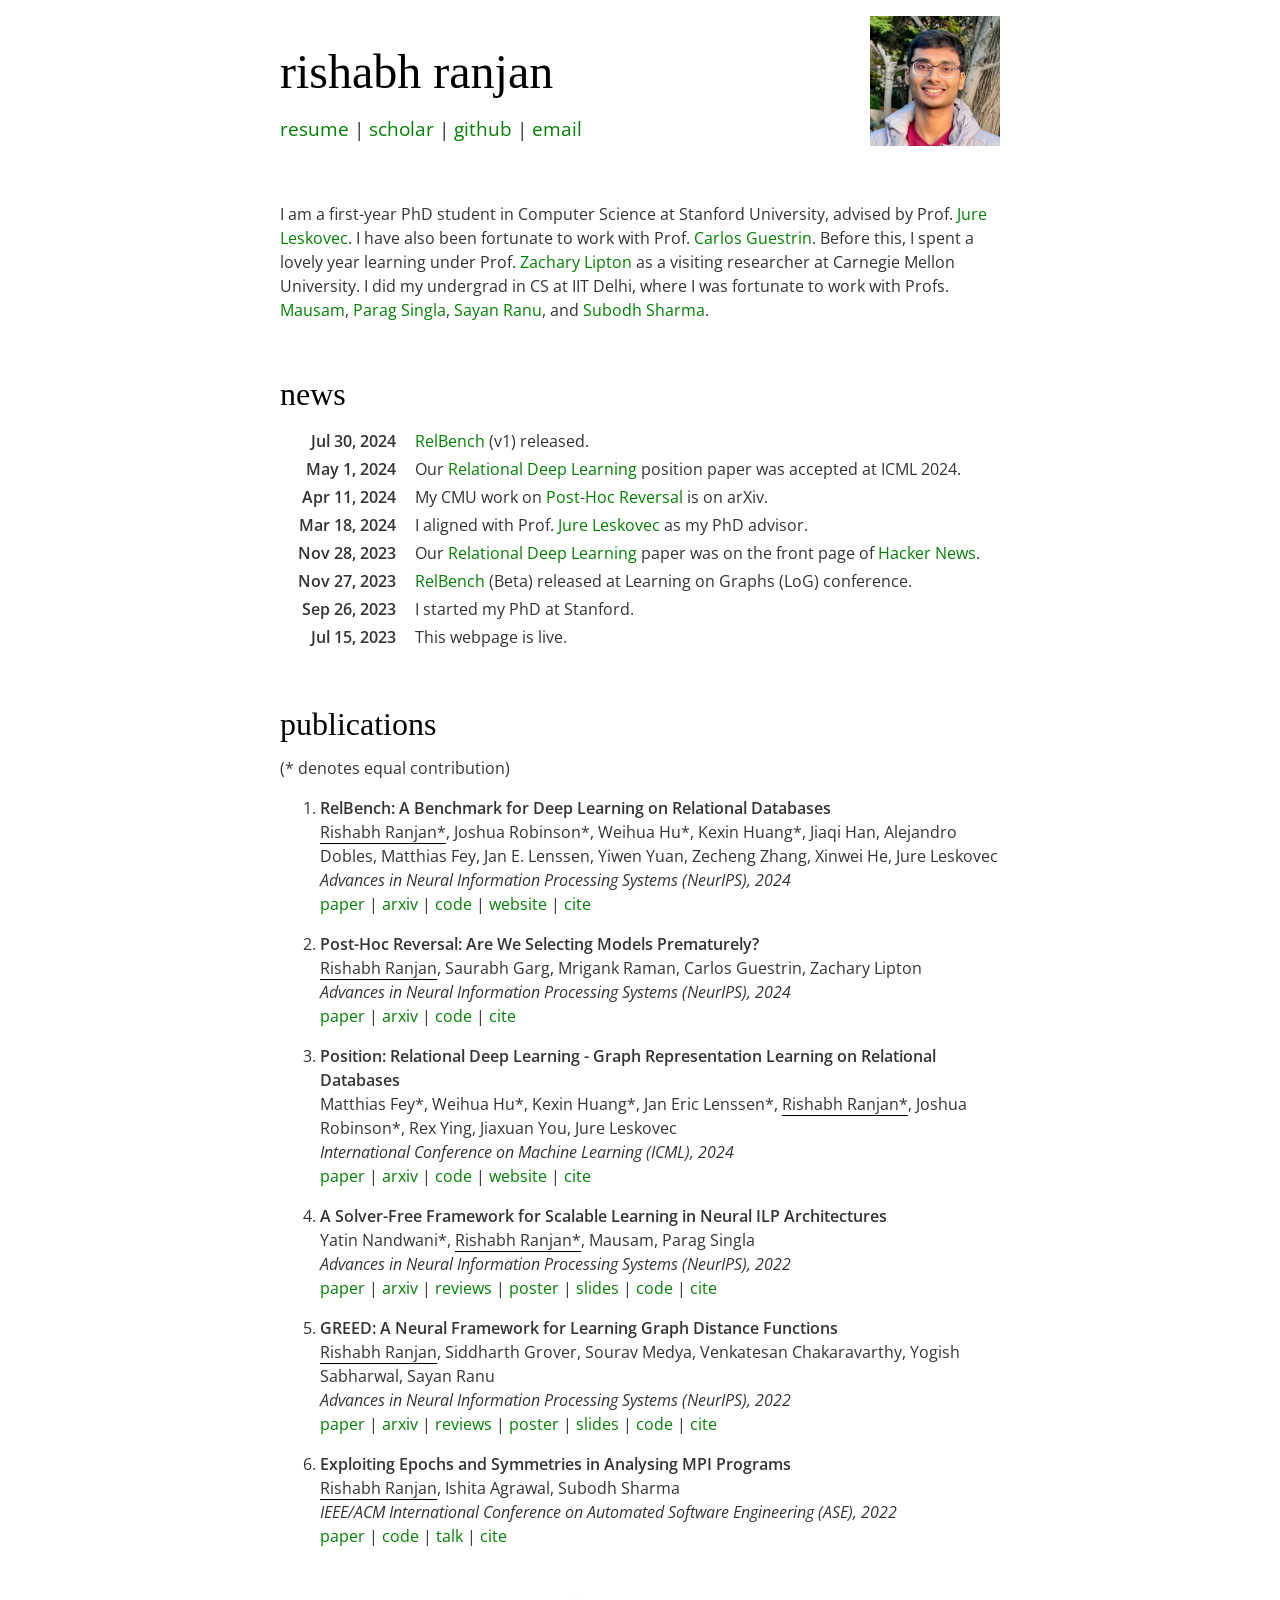
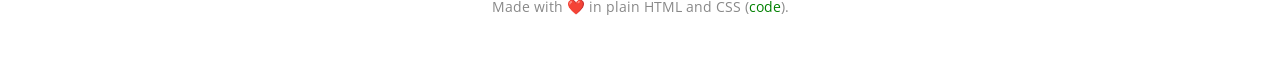
==== index.html @ 7da0c61f "init" ====
<!DOCTYPE html>
<html>

<head>
	<meta name="viewport" content="width=device-width, initial-scale=1.0">
	<link rel="stylesheet" href="style.css">
	<title>rishabh ranjan</title>
</head>

<body>
	<img id="profile_pic" src="assets/profile.jpg" alt="rishabh ranjan">

	<h1>rishabh ranjan</h1>

	<h3>
	<a href="assets/resume.pdf">resume</a>
	| <a href="https://scholar.google.com/citations?user=NNzQUrcAAAAJ&hl=en">scholar</a>
	| <a href="https://github.com/rishabh-ranjan">github</a>
	| <a href="mailto:rishabhranjan0207@gmail.com">email</a>
	</h3>

	<br>

	<p>
	I am a first-year PhD student in Computer Science at Stanford University, advised by Prof. <a href="https://cs.stanford.edu/people/jure/">Jure Leskovec</a>.
	I have also been fortunate to work with Prof. <a href=https://guestrin.su.domains">Carlos Guestrin</a>.
	Before this, I spent a lovely year learning under Prof. <a href="https://www.zacharylipton.com">Zachary Lipton</a> as a visiting researcher at Carnegie Mellon University.
	I did my undergrad in CS at IIT Delhi,
	<!--where I was the President's Gold Medalist for the class of 2022.-->
	where I was fortunate to work with Profs. <a href="https://www.cse.iitd.ac.in/~mausam/">Mausam</a>, <a href="https://www.cse.iitd.ac.in/~parags/">Parag Singla</a>, <a href="https://www.cse.iitd.ac.in/~sayan/">Sayan Ranu</a>, and <a href="https://subodhvsharma.github.io">Subodh Sharma</a>. 
	</p>

	<!--<p>-->
	<!--I am interested in deep learning research, with a recent focus on foundation models. In my past work, I have enjoyed forays into noisy data learning, graph ML, neuro-symbolic AI, and program analysis.-->
	<!--</p>-->

	<h2>news</h2>

	<table>

	<tr>
		<th>Jul 30, 2024</th>
		<td><a href="https://relbench.stanford.edu">RelBench</a> (v1) released.</td>
	</tr>

	<tr>
		<th>May 1, 2024</th>
		<td>Our <a href="assets/2024_icml_rdl/paper.pdf">Relational Deep Learning</a> position paper was accepted at ICML 2024.</td>
	</tr>

	<tr>
		<th>Apr 11, 2024</th>
		<td>My CMU work on <a href="https://arxiv.org/abs/2404.07815">Post-Hoc Reversal</a> is on arXiv.</td>
	</tr>

	<tr>
		<th>Mar 18, 2024</th>
		<td>I aligned with Prof. <a href=https://cs.stanford.edu/people/jure/">Jure Leskovec</a> as my PhD advisor.</td>
	</tr>

	<tr>
		<th>Nov 28, 2023</th>
		<td>Our <a href="https://arxiv.org/abs/2312.04615">Relational Deep Learning</a> paper was on the front page of <a href="https://news.ycombinator.com/item?id=38447338">Hacker News</a>.</td>
	</tr>

	<tr>
		<th>Nov 27, 2023</th>
		<td><a href="https://relbench.stanford.edu">RelBench</a> (Beta) released at Learning on Graphs (LoG) conference.</td>
	</tr>

	<tr>
		<th>Sep 26, 2023</th>
		<td>I started my PhD at Stanford.</td>
	</tr>

	<tr>
		<th>Jul 15, 2023</th>
		<td>This webpage is live.</td>
	</tr>

	</table>


	<!--<h2>pre-prints</h2>-->
	<!---->
	<!--(* denotes equal contribution)-->

	<!--<ol>-->
	

	<!--</ol>-->


	<h2>publications</h2>

	(* denotes equal contribution)

	<ol>

	<li>
		<b>RelBench: A Benchmark for Deep Learning on Relational Databases</b><br>
		<u>Rishabh Ranjan*</u>, Joshua Robinson*, Weihua Hu*, Kexin Huang*, Jiaqi Han, Alejandro Dobles, Matthias Fey, Jan E. Lenssen, Yiwen Yuan, Zecheng Zhang, Xinwei He, Jure Leskovec<br>
		<i>Advances in Neural Information Processing Systems (NeurIPS), 2024</i><br>

		<a href="assets/2024_arxiv_relbench/paper.pdf">paper</a>
		| <a href="https://arxiv.org/abs/2407.20060">arxiv</a>
		| <a href="https://github.com/snap-stanford/relbench">code</a>
		| <a href="https://relbench.stanford.edu">website</a>
		| <a href="assets/2024_arxiv_relbench/cite.txt">cite</a>
	</li>

	<li>
		<b>Post-Hoc Reversal: Are We Selecting Models Prematurely?</b><br>
		<u>Rishabh Ranjan</u>, Saurabh Garg, Mrigank Raman, Carlos Guestrin, Zachary Lipton<br>
		<i>Advances in Neural Information Processing Systems (NeurIPS), 2024</i><br>

		<a href="assets/2024_arxiv_phr/paper.pdf">paper</a>
		| <a href="https://arxiv.org/abs/2404.07815">arxiv</a>
		| <a href="https://github.com/rishabh-ranjan/post-hoc-reversal">code</a>
		| <a href="assets/2024_arxiv_phr/cite.txt">cite</a>
	</li>

	<li>
		<b>Position: Relational Deep Learning - Graph Representation Learning on Relational Databases</b><br>
		Matthias Fey*, Weihua Hu*, Kexin Huang*, Jan Eric Lenssen*, <u>Rishabh Ranjan*</u>, Joshua Robinson*, Rex Ying, Jiaxuan You, Jure Leskovec<br>
		<i>International Conference on Machine Learning (ICML), 2024</i><br>

		<a href="assets/2024_icml_rdl/paper.pdf">paper</a>
		| <a href="https://arxiv.org/abs/2312.04615">arxiv</a>
		| <a href="https://github.com/snap-stanford/relbench">code</a>
		| <a href="https://relbench.stanford.edu">website</a>
		| <a href="assets/2023_icml_rdl/cite.txt">cite</a>
	</li>

	<li>
		<b>A Solver-Free Framework for Scalable Learning in Neural ILP Architectures</b><br>
		Yatin Nandwani*, <u>Rishabh Ranjan*</u>, Mausam, Parag Singla<br>
		<i>Advances in Neural Information Processing Systems (NeurIPS), 2022</i><br>

		<a href="assets/2022_neurips_ilploss/paper.pdf">paper</a>
		| <a href="https://arxiv.org/abs/2210.09082">arxiv</a>
		| <a href="https://openreview.net/forum?id=EqZuN4V_FLF">reviews</a>
		| <a href="https://neurips.cc/media/PosterPDFs/NeurIPS%202022/53251.png?t=1669859105.1475148">poster</a>
		| <a href="https://neurips.cc/virtual/2022/poster/53251">slides</a>
		| <a href="https://github.com/dair-iitd/ilploss">code</a>
		| <a href="assets/2022_neurips_ilploss/cite.txt">cite</a>
	</li>

	<li>
		<b>GREED: A Neural Framework for Learning Graph Distance Functions</b><br>
		<u>Rishabh Ranjan</u>, Siddharth Grover, Sourav Medya, Venkatesan Chakaravarthy, Yogish Sabharwal, Sayan Ranu<br>
		<i>Advances in Neural Information Processing Systems (NeurIPS), 2022</i><br>

		<a href="assets/2022_neurips_greed/paper.pdf">paper</a>
		| <a href="https://arxiv.org/abs/2112.13143">arxiv</a>
		| <a href="https://openreview.net/forum?id=3LBxVcnsEkV">reviews</a>
		| <a href="https://neurips.cc/media/PosterPDFs/NeurIPS%202022/54507.png?t=1669859442.0786178">poster</a>
		| <a href="https://neurips.cc/virtual/2022/poster/54507">slides</a>
		| <a href="https://github.com/idea-iitd/greed">code</a>
		| <a href="assets/2022_neurips_greed/cite.txt">cite</a>
	</li>

	<li>
		<b>Exploiting Epochs and Symmetries in Analysing MPI Programs</b><br>
		<u>Rishabh Ranjan</u>, Ishita Agrawal, Subodh Sharma<br>
		<i>IEEE/ACM International Conference on Automated Software Engineering (ASE), 2022</i><br>


		<a href="assets/2022_ase_simian/paper.pdf">paper</a>
		| <a href="https://github.com/rishabh-ranjan/simian">code</a>
		| <a href="https://sat-smt-ws.gitlab.io/2020/programme.html">talk</a>
		| <a href="assets/2022_ase_simian/cite.txt">cite</a>
	</li>

	</ol>


	<footer>
		Made with &#10084;&#65039; in plain HTML and CSS (<a href="https://github.com/rishabh-ranjan/rishabh-ranjan.github.io">code</a>).
	<footer>
</body>

</html>
---- style.css ----
@import url('https://fonts.googleapis.com/css2?family=Open+Sans:ital,wght@0,300;0,400;0,500;0,600;0,700;0,800;1,300;1,400;1,500;1,600;1,700;1,800&display=swap');

body {
	color: #333;
	font-family: "Open Sans", sans-serif;
	line-height: 1.5;
	max-width: 720px;
	margin: auto;
	padding: 1em;
}

#profile_pic {
	float: right;
	width: 130px;
}

h1, h2 {
	color: #000;
	font-family: Palatino, "Palatino Linotype", "Palatino LT STD", "Book Antiqua", Cambria, Georgia, serif;
	font-weight: normal;
}

h1 {
	font-size: 3rem;
	margin-top: 2.0rem;
	margin-bottom: 1.0rem;
	line-height: 1.0;
}

h2 {
	font-size: 2rem;
	margin-top: 3rem;
	margin-bottom: 0.5rem;
}

h3 {
	font-weight: normal;
}

th {
	padding: 0 1rem;
	text-align: right;
	font-weight: 600;
}

li {
	margin: 1rem 0;
}

a {
	color: green;
	text-decoration: none;
}

a:active, a:focus, a:hover {
	border-bottom: solid 2px;
}

a:visited {
	color: green;
}

u {
	text-decoration: none;
	border-bottom: 1px solid black;
}

b {
	font-weight: 600;
}

footer {
	margin-top: 3rem;
	color: #888;
	font-size: 0.9rem;
	text-align: center;
}
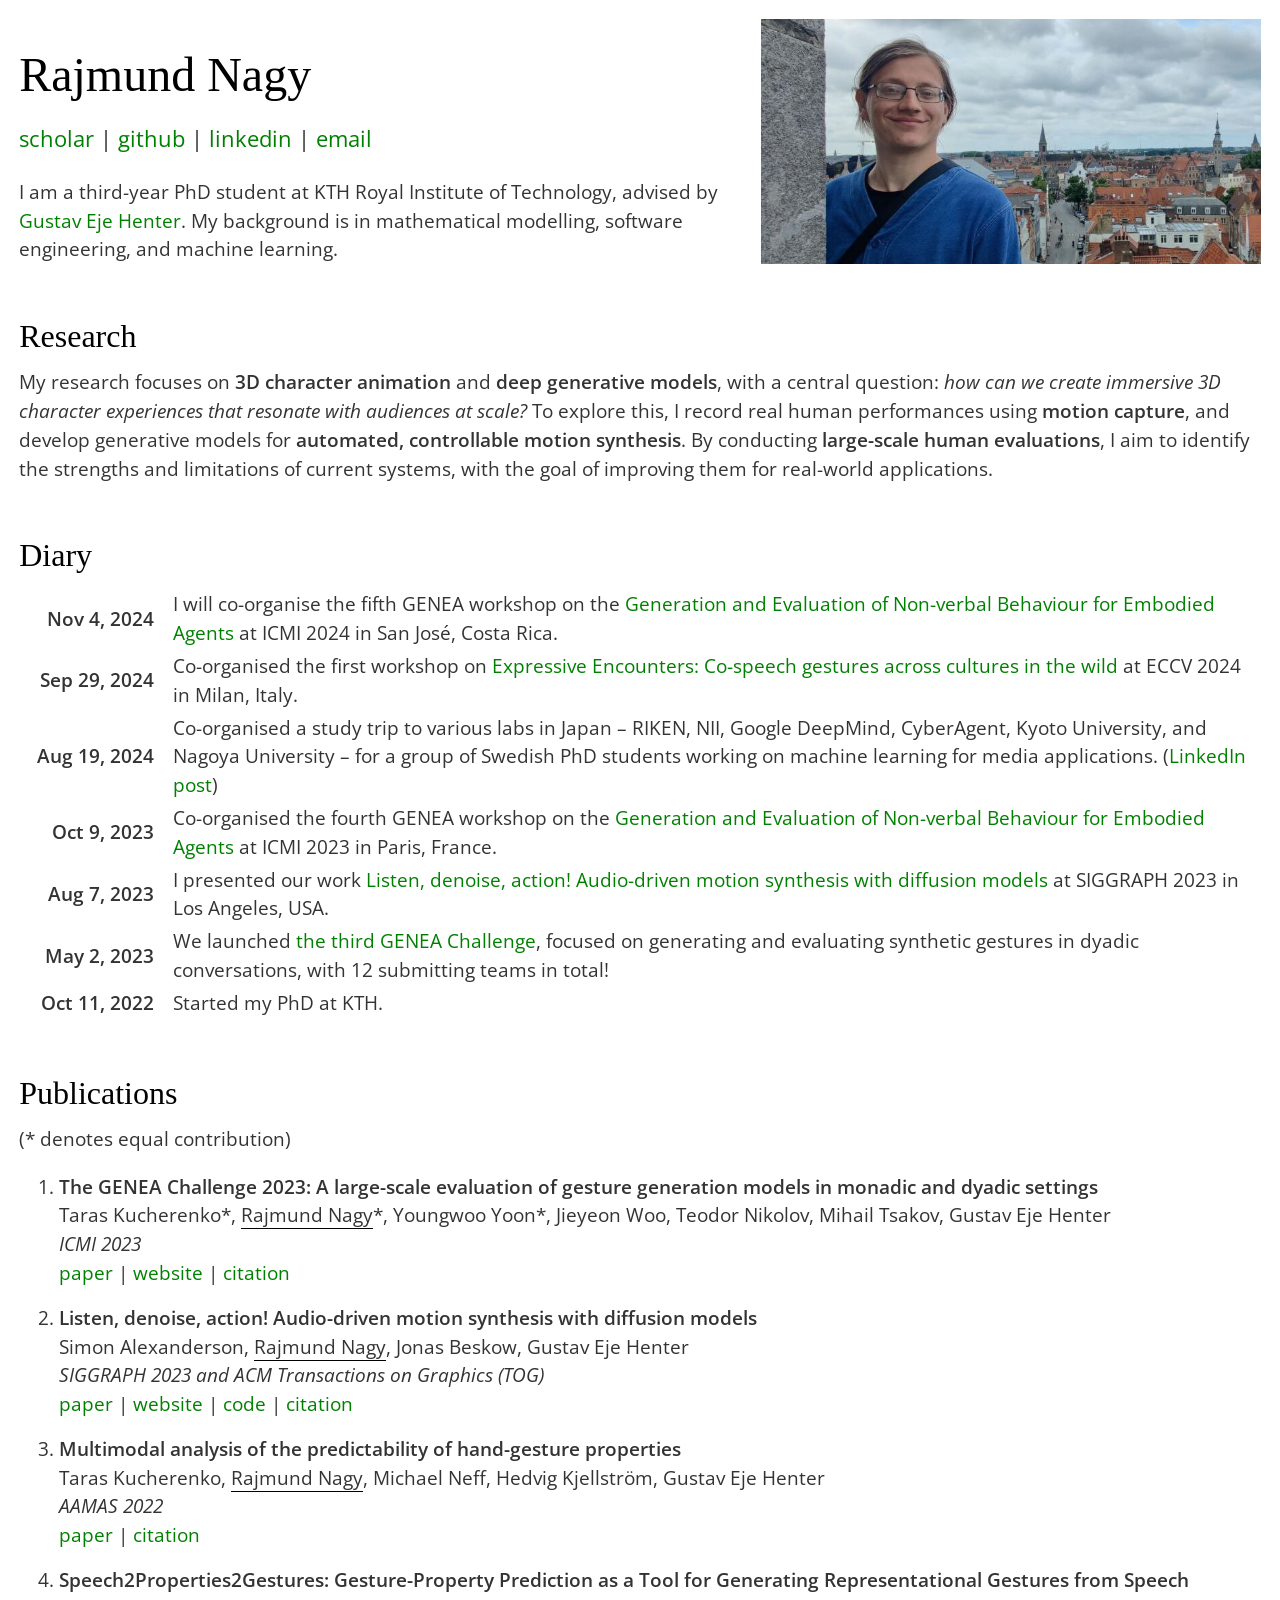
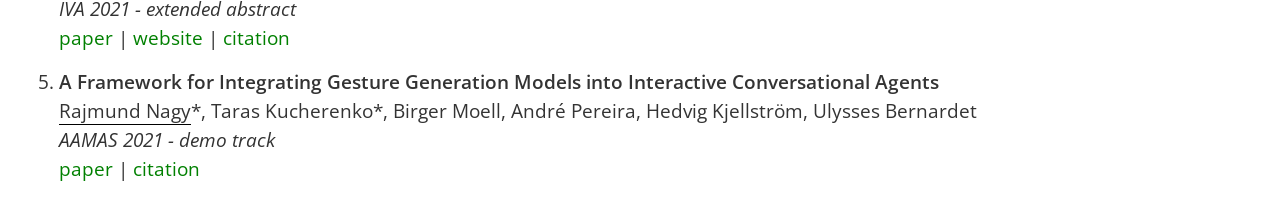
==== commit 4f824ab1: "First published version." ====
--- a/index.html
+++ b/index.html
@@ -4,79 +4,95 @@
 <head>
 	<meta name="viewport" content="width=device-width, initial-scale=1.0">
 	<link rel="stylesheet" href="style.css">
-	<title>rishabh ranjan</title>
+	<title>Rajmund Nagy</title>
 </head>
 
 <body>
-	<img id="profile_pic" src="assets/profile.jpg" alt="rishabh ranjan">
+	<img id="profile_pic" src="assets/prof_pic.jpeg" alt="Rajmund Nagy">
 
-	<h1>rishabh ranjan</h1>
+	<h1>Rajmund Nagy</h1>
 
 	<h3>
-	<a href="assets/resume.pdf">resume</a>
-	| <a href="https://scholar.google.com/citations?user=NNzQUrcAAAAJ&hl=en">scholar</a>
-	| <a href="https://github.com/rishabh-ranjan">github</a>
-	| <a href="mailto:rishabhranjan0207@gmail.com">email</a>
+		<a href="https://scholar.google.com/citations?user=Lm-asRsAAAAJ">scholar</a>
+		| <a href="https://github.com/nagyrajmund">github</a>
+		| <a href="https://www.linkedin.com/in/rajmundn/">linkedin</a>
+		| <a href="mailto:rajmundn@kth.se">email</a>
 	</h3>
 
-	<br>
-
 	<p>
-	I am a first-year PhD student in Computer Science at Stanford University, advised by Prof. <a href="https://cs.stanford.edu/people/jure/">Jure Leskovec</a>.
-	I have also been fortunate to work with Prof. <a href=https://guestrin.su.domains">Carlos Guestrin</a>.
-	Before this, I spent a lovely year learning under Prof. <a href="https://www.zacharylipton.com">Zachary Lipton</a> as a visiting researcher at Carnegie Mellon University.
-	I did my undergrad in CS at IIT Delhi,
-	<!--where I was the President's Gold Medalist for the class of 2022.-->
-	where I was fortunate to work with Profs. <a href="https://www.cse.iitd.ac.in/~mausam/">Mausam</a>, <a href="https://www.cse.iitd.ac.in/~parags/">Parag Singla</a>, <a href="https://www.cse.iitd.ac.in/~sayan/">Sayan Ranu</a>, and <a href="https://subodhvsharma.github.io">Subodh Sharma</a>. 
+		I am a third-year PhD student at KTH Royal Institute of Technology, advised by <a
+			href="https://people.kth.se/~ghe/">Gustav Eje Henter</a>. My background is in mathematical modelling,
+		software engineering, and machine learning.
 	</p>
 
 	<!--<p>-->
 	<!--I am interested in deep learning research, with a recent focus on foundation models. In my past work, I have enjoyed forays into noisy data learning, graph ML, neuro-symbolic AI, and program analysis.-->
 	<!--</p>-->
+	<h2>Research</h2>
 
-	<h2>news</h2>
+	My research focuses on <b>3D character animation</b> and <b>deep generative models</b>, with a central question:
+	<i>how can we create
+		immersive 3D character experiences that resonate with audiences at scale?</i> To explore this, I record real
+	human performances using
+	<b>motion
+		capture</b>, and develop generative models for <b>automated,
+		controllable
+		motion synthesis</b>. By conducting <b>large-scale human evaluations</b>, I aim to identify the strengths and
+	limitations of current systems, with the goal of improving them for real-world applications.
+
+	<h2>Diary</h2>
 
 	<table>
 
-	<tr>
-		<th>Jul 30, 2024</th>
-		<td><a href="https://relbench.stanford.edu">RelBench</a> (v1) released.</td>
-	</tr>
+		<tr>
+			<th>Nov 4, 2024</th>
+			<td>I will co-organise the fifth GENEA workshop on the <a
+					href="https://genea-workshop.github.io/2024/workshop/">Generation and Evaluation of Non-verbal
+					Behaviour for Embodied Agents</a> at ICMI 2024 in San José, Costa Rica.</td>
+		</tr>
 
-	<tr>
-		<th>May 1, 2024</th>
-		<td>Our <a href="assets/2024_icml_rdl/paper.pdf">Relational Deep Learning</a> position paper was accepted at ICML 2024.</td>
-	</tr>
+		<tr>
+			<th><span style="white-space: nowrap;">Sep 29, 2024</span></th>
+			<td>Co-organised the first workshop on <a
+					href="https://expressive-encounters-workshop.github.io/2024/">Expressive Encounters: Co-speech
+					gestures across cultures in the wild</a> at ECCV 2024 in Milan, Italy.</td>
+		</tr>
 
-	<tr>
-		<th>Apr 11, 2024</th>
-		<td>My CMU work on <a href="https://arxiv.org/abs/2404.07815">Post-Hoc Reversal</a> is on arXiv.</td>
-	</tr>
+		<tr>
+			<th><span style="white-space: nowrap;">Aug 19, 2024</span></th>
+			<td>Co-organised a study trip to various labs in Japan – RIKEN, NII, Google DeepMind, CyberAgent, Kyoto
+				University, and Nagoya University – for a group of Swedish PhD students working on machine learning for
+				media applications. (<a
+					href="https://www.linkedin.com/posts/wara-media-and-language_ai-wasp-waraml-activity-7239528164467634177-AymE">LinkedIn
+					post</a>)</td>
+		</tr>
 
-	<tr>
-		<th>Mar 18, 2024</th>
-		<td>I aligned with Prof. <a href=https://cs.stanford.edu/people/jure/">Jure Leskovec</a> as my PhD advisor.</td>
-	</tr>
 
-	<tr>
-		<th>Nov 28, 2023</th>
-		<td>Our <a href="https://arxiv.org/abs/2312.04615">Relational Deep Learning</a> paper was on the front page of <a href="https://news.ycombinator.com/item?id=38447338">Hacker News</a>.</td>
-	</tr>
+		<tr>
+			<th>Oct 9, 2023</th>
+			<td>Co-organised the fourth GENEA workshop on the <a
+					href="https://genea-workshop.github.io/2024/workshop/">Generation and Evaluation of Non-verbal
+					Behaviour for Embodied Agents</a> at ICMI 2023 in Paris, France.</td>
+		</tr>
 
-	<tr>
-		<th>Nov 27, 2023</th>
-		<td><a href="https://relbench.stanford.edu">RelBench</a> (Beta) released at Learning on Graphs (LoG) conference.</td>
-	</tr>
+		<tr>
+			<th>Aug 7, 2023</th>
+			<td>I presented our work <a href="https://www.speech.kth.se/research/listen-denoise-action/">Listen,
+					denoise, action! Audio-driven motion synthesis with diffusion models</a> at SIGGRAPH 2023 in Los
+				Angeles, USA.</td>
+		</tr>
 
-	<tr>
-		<th>Sep 26, 2023</th>
-		<td>I started my PhD at Stanford.</td>
-	</tr>
+		<tr>
+			<th>May 2, 2023</th>
+			<td>We launched <a href="https://genea-workshop.github.io/2023/challenge/">the third GENEA Challenge</a>,
+				focused on generating and evaluating synthetic gestures in dyadic conversations, with 12 submitting
+				teams in total!</td>
+		</tr>
 
-	<tr>
-		<th>Jul 15, 2023</th>
-		<td>This webpage is live.</td>
-	</tr>
+		<tr>
+			<th>Oct 11, 2022</th>
+			<td>Started my PhD at KTH.</td>
+		</tr>
 
 	</table>
 
@@ -86,98 +102,72 @@
 	<!--(* denotes equal contribution)-->
 
 	<!--<ol>-->
-	
+
 
 	<!--</ol>-->
 
 
-	<h2>publications</h2>
+	<h2>Publications</h2>
 
 	(* denotes equal contribution)
 
 	<ol>
+		<li>
+			<b>The GENEA Challenge 2023: A large-scale evaluation of gesture generation models in monadic and dyadic
+				settings</b><br>
+			Taras Kucherenko*, <u>Rajmund Nagy</u>*, Youngwoo Yoon*, Jieyeon Woo, Teodor Nikolov, Mihail Tsakov, Gustav
+			Eje
+			Henter<br>
+			<i>ICMI 2023</i><br>
 
-	<li>
-		<b>RelBench: A Benchmark for Deep Learning on Relational Databases</b><br>
-		<u>Rishabh Ranjan*</u>, Joshua Robinson*, Weihua Hu*, Kexin Huang*, Jiaqi Han, Alejandro Dobles, Matthias Fey, Jan E. Lenssen, Yiwen Yuan, Zecheng Zhang, Xinwei He, Jure Leskovec<br>
-		<i>Advances in Neural Information Processing Systems (NeurIPS), 2024</i><br>
+			<a href="https://arxiv.org/abs/2308.12646">paper</a>
+			| <a href="https://svito-zar.github.io/GENEAchallenge2023/">website</a>
+			| <a href="assets/2023_genea/cite.txt">citation</a>
+		</li>
 
-		<a href="assets/2024_arxiv_relbench/paper.pdf">paper</a>
-		| <a href="https://arxiv.org/abs/2407.20060">arxiv</a>
-		| <a href="https://github.com/snap-stanford/relbench">code</a>
-		| <a href="https://relbench.stanford.edu">website</a>
-		| <a href="assets/2024_arxiv_relbench/cite.txt">cite</a>
-	</li>
+		<li>
+			<b>Listen, denoise, action! Audio-driven motion synthesis with diffusion models</b><br>
+			Simon Alexanderson, <u>Rajmund Nagy</u>, Jonas Beskow, Gustav Eje Henter<br>
+			<i>SIGGRAPH 2023 and ACM Transactions on Graphics (TOG)</i><br>
 
-	<li>
-		<b>Post-Hoc Reversal: Are We Selecting Models Prematurely?</b><br>
-		<u>Rishabh Ranjan</u>, Saurabh Garg, Mrigank Raman, Carlos Guestrin, Zachary Lipton<br>
-		<i>Advances in Neural Information Processing Systems (NeurIPS), 2024</i><br>
+			<a href="https://arxiv.org/abs/2211.09707">paper</a>
+			| <a href="https://www.speech.kth.se/research/listen-denoise-action/">website</a>
+			| <a href="https://github.com/simonalexanderson/ListenDenoiseAction">code</a>
+			| <a href="assets/2023_lda/cite.txt">citation</a>
+		</li>
 
-		<a href="assets/2024_arxiv_phr/paper.pdf">paper</a>
-		| <a href="https://arxiv.org/abs/2404.07815">arxiv</a>
-		| <a href="https://github.com/rishabh-ranjan/post-hoc-reversal">code</a>
-		| <a href="assets/2024_arxiv_phr/cite.txt">cite</a>
-	</li>
+		<li>
+			<b>Multimodal analysis of the predictability of hand-gesture properties</b><br>
+			Taras Kucherenko, <u>Rajmund Nagy</u>, Michael Neff, Hedvig Kjellström, Gustav Eje Henter<br>
+			<i>AAMAS 2022</i><br>
 
-	<li>
-		<b>Position: Relational Deep Learning - Graph Representation Learning on Relational Databases</b><br>
-		Matthias Fey*, Weihua Hu*, Kexin Huang*, Jan Eric Lenssen*, <u>Rishabh Ranjan*</u>, Joshua Robinson*, Rex Ying, Jiaxuan You, Jure Leskovec<br>
-		<i>International Conference on Machine Learning (ICML), 2024</i><br>
+			<a href="https://arxiv.org/abs/2108.05762">paper</a>
+			| <a href="assets/2022_properties/cite.txt">citation</a>
+		</li>
 
-		<a href="assets/2024_icml_rdl/paper.pdf">paper</a>
-		| <a href="https://arxiv.org/abs/2312.04615">arxiv</a>
-		| <a href="https://github.com/snap-stanford/relbench">code</a>
-		| <a href="https://relbench.stanford.edu">website</a>
-		| <a href="assets/2023_icml_rdl/cite.txt">cite</a>
-	</li>
+		<li>
+			<b>Speech2Properties2Gestures: Gesture-Property Prediction as a Tool for Generating Representational
+				Gestures from Speech</b><br>
+			<i>IVA 2021 - extended abstract</i><br>
 
-	<li>
-		<b>A Solver-Free Framework for Scalable Learning in Neural ILP Architectures</b><br>
-		Yatin Nandwani*, <u>Rishabh Ranjan*</u>, Mausam, Parag Singla<br>
-		<i>Advances in Neural Information Processing Systems (NeurIPS), 2022</i><br>
-
-		<a href="assets/2022_neurips_ilploss/paper.pdf">paper</a>
-		| <a href="https://arxiv.org/abs/2210.09082">arxiv</a>
-		| <a href="https://openreview.net/forum?id=EqZuN4V_FLF">reviews</a>
-		| <a href="https://neurips.cc/media/PosterPDFs/NeurIPS%202022/53251.png?t=1669859105.1475148">poster</a>
-		| <a href="https://neurips.cc/virtual/2022/poster/53251">slides</a>
-		| <a href="https://github.com/dair-iitd/ilploss">code</a>
-		| <a href="assets/2022_neurips_ilploss/cite.txt">cite</a>
-	</li>
-
-	<li>
-		<b>GREED: A Neural Framework for Learning Graph Distance Functions</b><br>
-		<u>Rishabh Ranjan</u>, Siddharth Grover, Sourav Medya, Venkatesan Chakaravarthy, Yogish Sabharwal, Sayan Ranu<br>
-		<i>Advances in Neural Information Processing Systems (NeurIPS), 2022</i><br>
-
-		<a href="assets/2022_neurips_greed/paper.pdf">paper</a>
-		| <a href="https://arxiv.org/abs/2112.13143">arxiv</a>
-		| <a href="https://openreview.net/forum?id=3LBxVcnsEkV">reviews</a>
-		| <a href="https://neurips.cc/media/PosterPDFs/NeurIPS%202022/54507.png?t=1669859442.0786178">poster</a>
-		| <a href="https://neurips.cc/virtual/2022/poster/54507">slides</a>
-		| <a href="https://github.com/idea-iitd/greed">code</a>
-		| <a href="assets/2022_neurips_greed/cite.txt">cite</a>
-	</li>
-
-	<li>
-		<b>Exploiting Epochs and Symmetries in Analysing MPI Programs</b><br>
-		<u>Rishabh Ranjan</u>, Ishita Agrawal, Subodh Sharma<br>
-		<i>IEEE/ACM International Conference on Automated Software Engineering (ASE), 2022</i><br>
+			<a href="https://arxiv.org/abs/2106.14736">paper</a>
+			| <a href="https://svito-zar.github.io/speech2properties2gestures/">website</a>
+			| <a href="assets/2021_s2p2g/cite.txt">citation</a>
+		</li>
 
 
-		<a href="assets/2022_ase_simian/paper.pdf">paper</a>
-		| <a href="https://github.com/rishabh-ranjan/simian">code</a>
-		| <a href="https://sat-smt-ws.gitlab.io/2020/programme.html">talk</a>
-		| <a href="assets/2022_ase_simian/cite.txt">cite</a>
-	</li>
+		<li>
+			<b>A Framework for Integrating Gesture Generation Models into Interactive Conversational Agents</b><br>
+			<u>Rajmund Nagy</u>*, Taras Kucherenko*, Birger Moell, André Pereira, Hedvig Kjellström, Ulysses
+			Bernardet<br>
+			<i>AAMAS 2021 - demo track</i><br>
+
+			<a href="https://arxiv.org/abs/2102.12302">paper</a>
+			| <a href="assets/2023_lda/cite.txt">citation</a>
+		</li>
 
 	</ol>
 
-
-	<footer>
-		Made with &#10084;&#65039; in plain HTML and CSS (<a href="https://github.com/rishabh-ranjan/rishabh-ranjan.github.io">code</a>).
-	<footer>
 </body>
 
-</html>
+</html>
--- a/style.css
+++ b/style.css
@@ -4,17 +4,20 @@
 	color: #333;
 	font-family: "Open Sans", sans-serif;
 	line-height: 1.5;
-	max-width: 720px;
+	max-width: 1280px;
 	margin: auto;
 	padding: 1em;
+	font-size: larger;
 }
 
 #profile_pic {
 	float: right;
-	width: 130px;
+	width: 500px;
+	padding-left: 30px;
 }
 
-h1, h2 {
+h1,
+h2 {
 	color: #000;
 	font-family: Palatino, "Palatino Linotype", "Palatino LT STD", "Book Antiqua", Cambria, Georgia, serif;
 	font-weight: normal;
@@ -52,7 +55,9 @@
 	text-decoration: none;
 }
 
-a:active, a:focus, a:hover {
+a:active,
+a:focus,
+a:hover {
 	border-bottom: solid 2px;
 }
 
@@ -74,5 +79,4 @@
 	color: #888;
 	font-size: 0.9rem;
 	text-align: center;
-}
-
+}
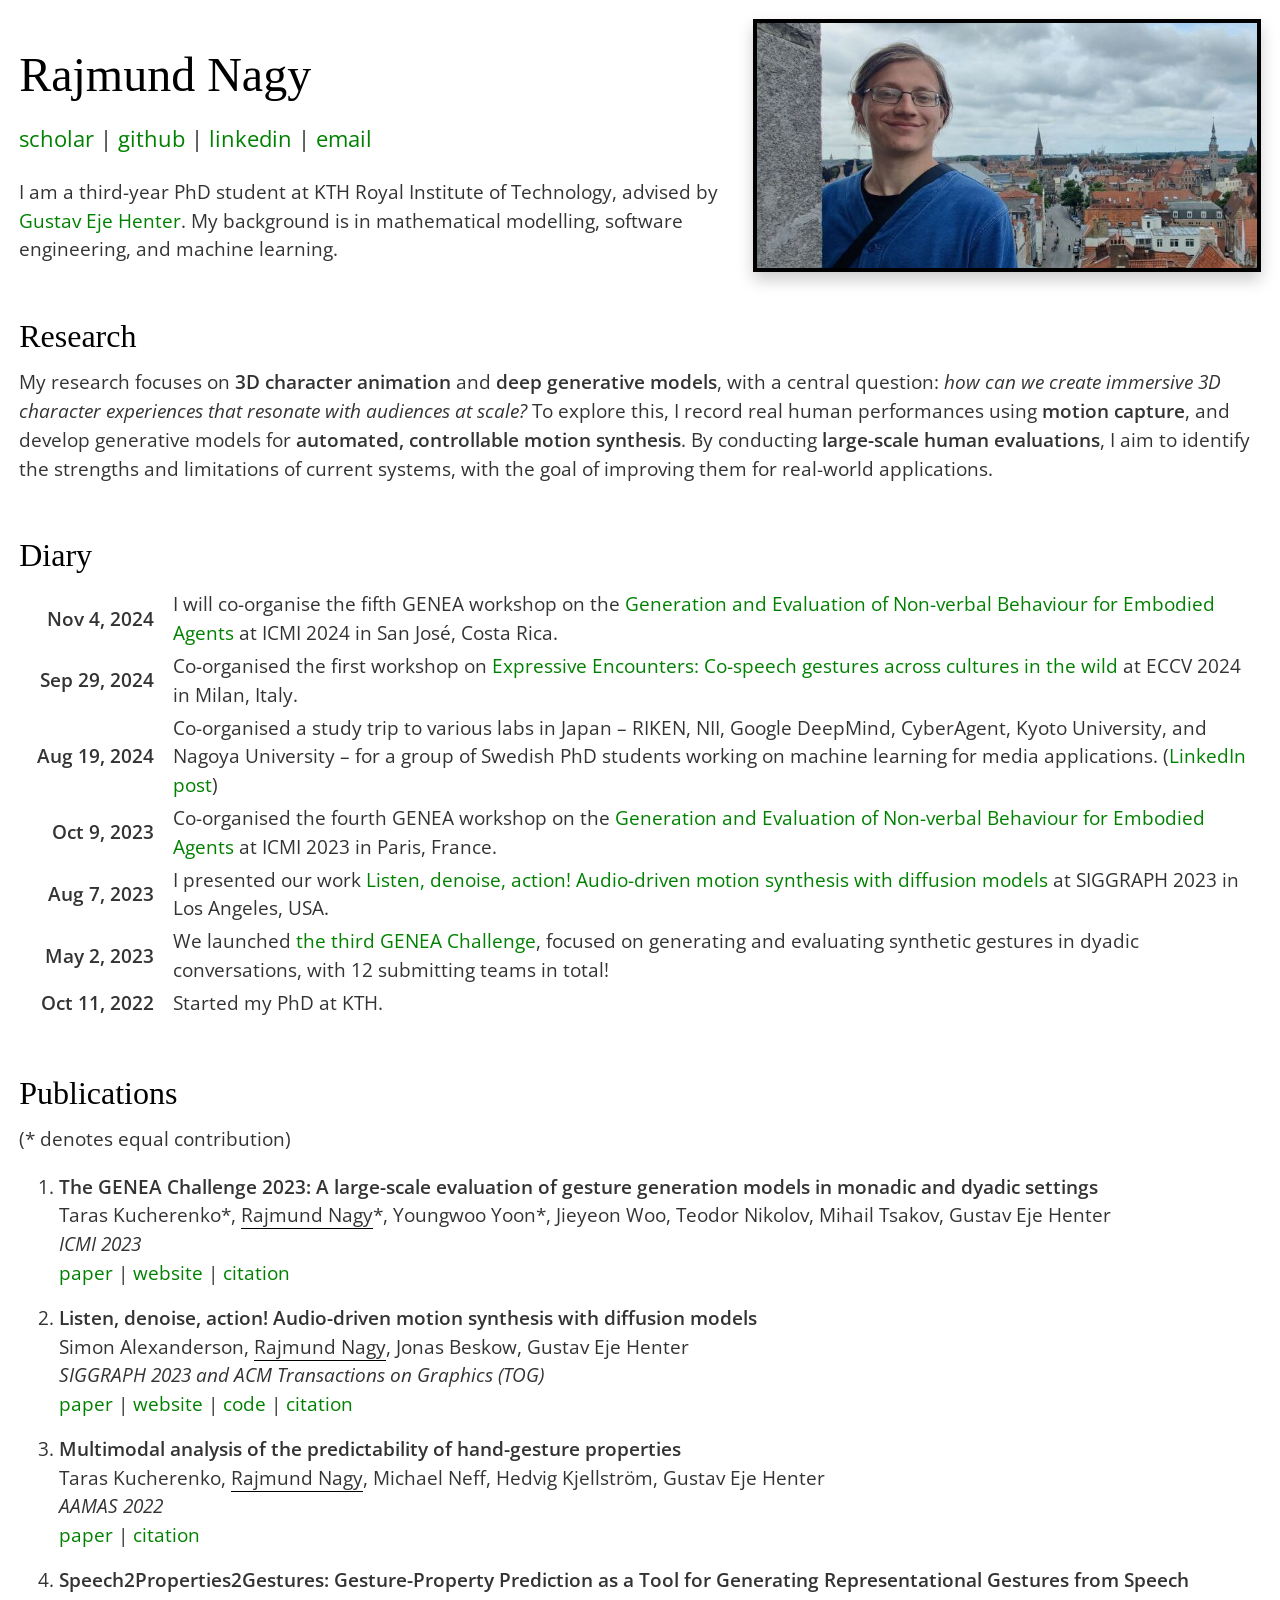
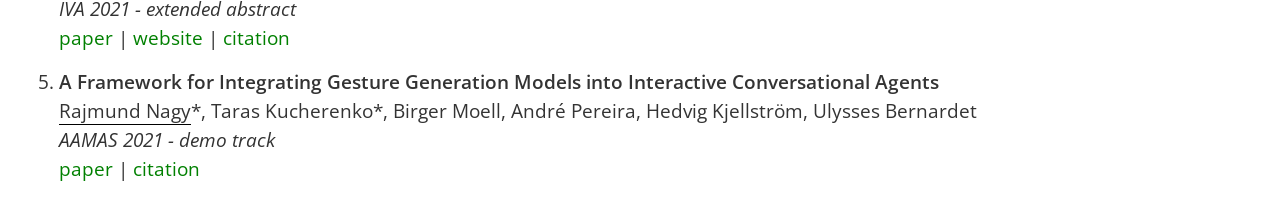
==== commit b7bb5aa4: "Add border to profpic" ====
--- a/index.html
+++ b/index.html
@@ -8,7 +8,10 @@
 </head>
 
 <body>
-	<img id="profile_pic" src="assets/prof_pic.jpeg" alt="Rajmund Nagy">
+	<div class="prof_pic_container">
+		<img src="assets/prof_pic.jpeg" alt="Profile Picture">
+	</div>
+	<!-- <img id="prof_pic_conmt" src="assets/prof_pic.jpeg" alt="Rajmund Nagy"> -->
 
 	<h1>Rajmund Nagy</h1>
 
--- a/style.css
+++ b/style.css
@@ -8,6 +8,28 @@
 	margin: auto;
 	padding: 1em;
 	font-size: larger;
+}
+
+.prof_pic_container {
+	float: right;
+	padding-left: 30px;
+}
+
+.prof_pic_container img {
+	float: right;
+	width: 500px;
+	/* border-radius: 50%; */
+	/* Makes the container circular */
+	/* overflow: hidden; */
+	/* Ensures the image stays within the circle */
+	border: 4px solid transparent;
+	background: black border-box;
+	/* Gradient frame */
+	display: flex;
+	justify-content: center;
+	align-items: center;
+	box-shadow: 0 8px 15px rgba(0, 0, 0, 0.2);
+	/* Adds depth */
 }
 
 #profile_pic {
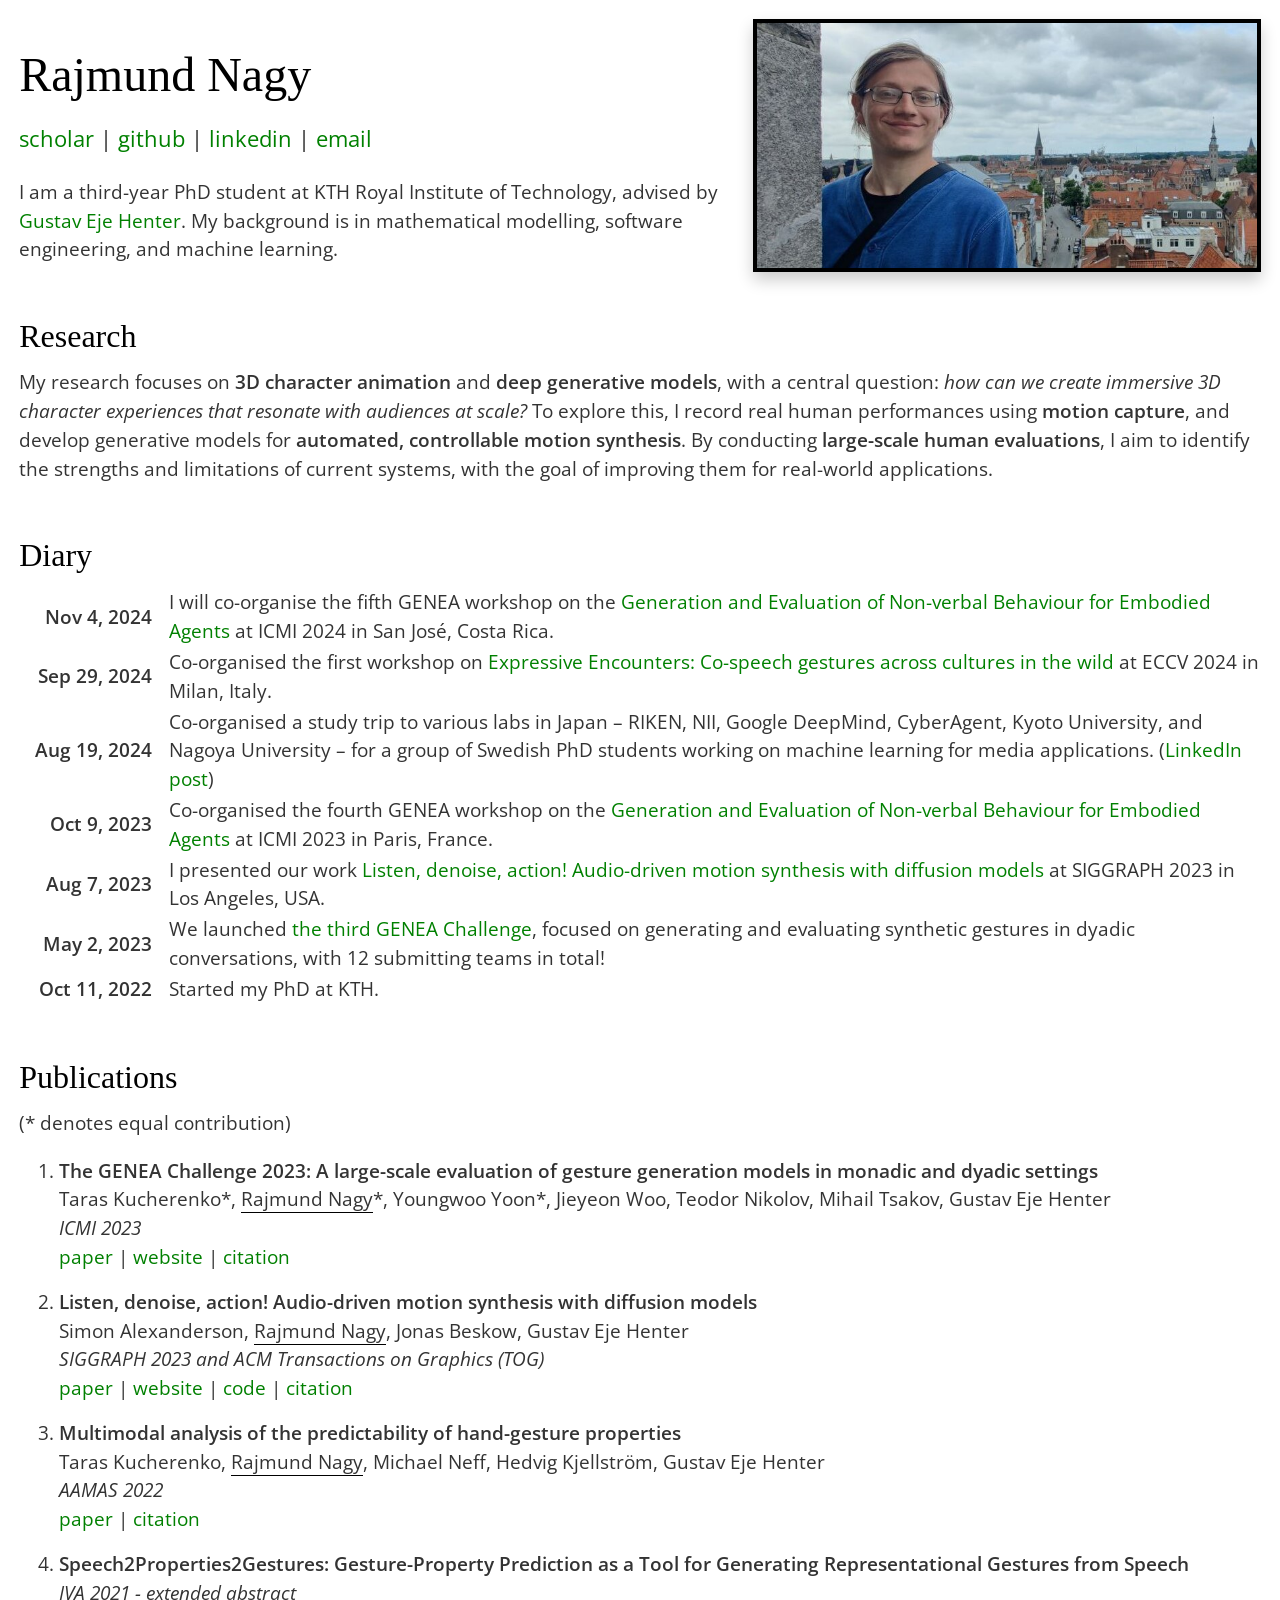
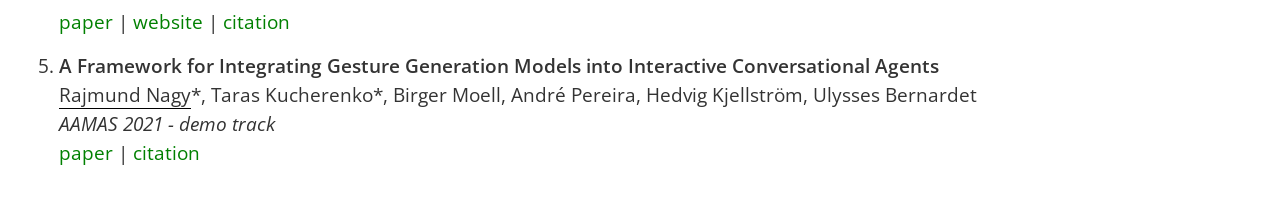
==== commit 1b82fe7e: "Add mobile scaling" ====
--- a/index.html
+++ b/index.html
@@ -9,7 +9,7 @@
 
 <body>
 	<div class="prof_pic_container">
-		<img src="assets/prof_pic.jpeg" alt="Profile Picture">
+		<img src="assets/prof_pic.jpeg" alt="Profile Picture" class="prof_pic">
 	</div>
 	<!-- <img id="prof_pic_conmt" src="assets/prof_pic.jpeg" alt="Rajmund Nagy"> -->
 
@@ -45,7 +45,7 @@
 
 	<h2>Diary</h2>
 
-	<table>
+	<table class="responsive-table">
 
 		<tr>
 			<th>Nov 4, 2024</th>
--- a/style.css
+++ b/style.css
@@ -13,7 +13,10 @@
 .prof_pic_container {
 	float: right;
 	padding-left: 30px;
+	margin-bottom: 20px;
 }
+
+.prof_pic {}
 
 .prof_pic_container img {
 	float: right;
@@ -36,6 +39,17 @@
 	float: right;
 	width: 500px;
 	padding-left: 30px;
+}
+
+table {
+	width: 100%;
+	border-collapse: collapse;
+	margin-bottom: 20px;
+}
+
+.responsive-table {
+	width: 100%;
+	overflow-x: auto;
 }
 
 h1,
@@ -101,4 +115,40 @@
 	color: #888;
 	font-size: 0.9rem;
 	text-align: center;
+}
+
+@media screen and (max-width: 600px) {
+	h1 {
+		font-size: 1.5rem;
+	}
+
+	h3 {
+		font-size: 0.9rem;
+	}
+
+	p,
+	li {
+		font-size: 0.9rem;
+	}
+
+	th,
+	td {
+		display: block;
+		width: 100%;
+		box-sizing: border-box;
+	}
+
+	th {
+		text-align: left;
+	}
+
+	.prof_pic {
+		width: 100px;
+		height: 100px;
+	}
+
+	.responsive-table {
+		display: block;
+		overflow-x: auto;
+	}
 }
